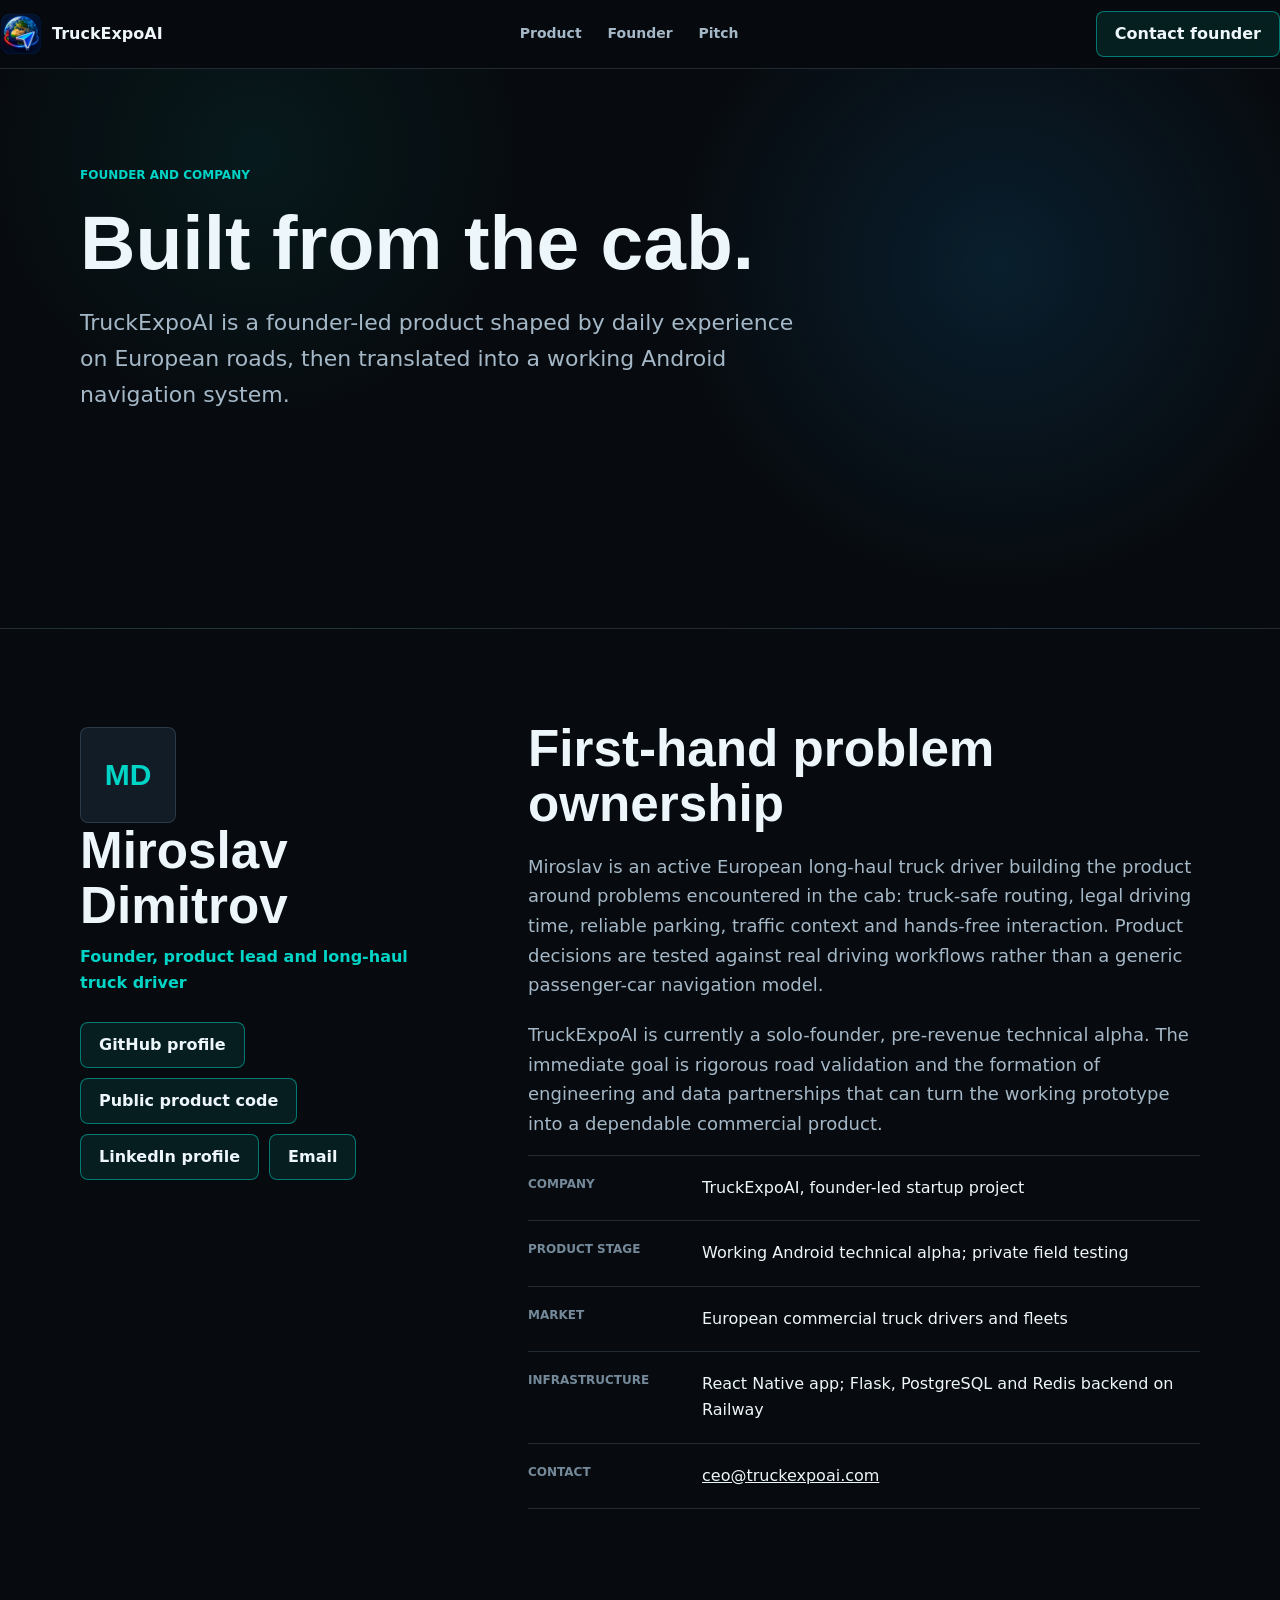
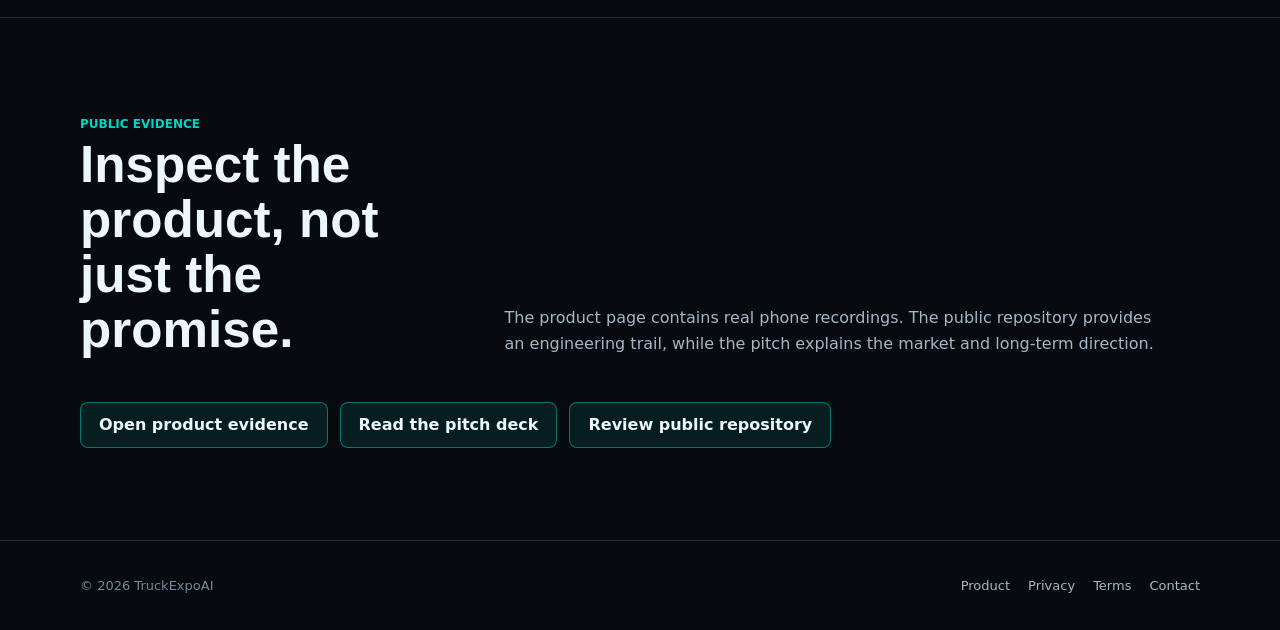
==== about.html @ fc327b6c "fix: resolve Google Cloud compliance rejection points (transparency, layout, translation consistency" ====
<!doctype html>
<html lang="en">
<head>
  <meta charset="utf-8"><meta name="viewport" content="width=device-width, initial-scale=1">
  <title>Founder & Company | TruckExpoAI</title>
  <meta name="description" content="Meet Miroslav Dimitrov, long-haul truck driver and founder of TruckExpoAI, and see the company's public product and engineering links.">
  <link rel="icon" href="assets/favicon-32.png"><link rel="stylesheet" href="site-pages.css">
</head>
<body>
  <header class="page-nav"><div class="page-nav-inner"><a class="page-brand" href="index.html"><img src="assets/favicon-192.png" alt=""><span>TruckExpoAI</span></a><nav class="page-links"><a href="product.html">Product</a><a href="about.html" aria-current="page">Founder</a><a href="deck.html">Pitch</a></nav><a class="page-cta" href="contact.html">Contact founder</a></div></header>
  <main>
    <section class="page-hero"><div class="shell"><span class="eyebrow">Founder and company</span><h1>Built from the cab.</h1><p class="lead">TruckExpoAI is a founder-led product shaped by daily experience on European roads, then translated into a working Android navigation system.</p></div></section>
    <section class="page-section"><div class="shell founder-layout">
      <div class="founder-identity"><div class="founder-mark" aria-hidden="true">MD</div><h2>Miroslav Dimitrov</h2><p class="founder-role">Founder, product lead and long-haul truck driver</p><div class="founder-links"><a class="inline-link" href="https://github.com/breika999-gif" rel="me">GitHub profile</a><a class="inline-link" href="https://github.com/breika999-gif/truck-control">Public product code</a><a class="inline-link" href="https://www.linkedin.com/in/miroslav-dimitrov-truckexpoai" rel="me">LinkedIn profile</a><a class="inline-link" href="mailto:ceo@truckexpoai.com">Email</a></div></div>
      <div><h2>First-hand problem ownership</h2><p class="founder-copy">Miroslav is an active European long-haul truck driver building the product around problems encountered in the cab: truck-safe routing, legal driving time, reliable parking, traffic context and hands-free interaction. Product decisions are tested against real driving workflows rather than a generic passenger-car navigation model.</p><p class="founder-copy">TruckExpoAI is currently a solo-founder, pre-revenue technical alpha. The immediate goal is rigorous road validation and the formation of engineering and data partnerships that can turn the working prototype into a dependable commercial product.</p>
        <dl class="facts"><div class="fact"><dt>Company</dt><dd>TruckExpoAI, founder-led startup project</dd></div><div class="fact"><dt>Product stage</dt><dd>Working Android technical alpha; private field testing</dd></div><div class="fact"><dt>Market</dt><dd>European commercial truck drivers and fleets</dd></div><div class="fact"><dt>Infrastructure</dt><dd>React Native app; Flask, PostgreSQL and Redis backend on Railway</dd></div><div class="fact"><dt>Contact</dt><dd><a href="mailto:ceo@truckexpoai.com">ceo@truckexpoai.com</a></dd></div></dl>
      </div>
    </div></section>
    <section class="page-section"><div class="shell"><div class="section-heading"><div><span class="eyebrow">Public evidence</span><h2>Inspect the product, not just the promise.</h2></div><p>The product page contains real phone recordings. The public repository provides an engineering trail, while the pitch explains the market and long-term direction.</p></div><div class="hero-actions"><a class="page-cta" href="product.html">Open product evidence</a><a class="inline-link" href="deck.html">Read the pitch deck</a><a class="inline-link" href="https://github.com/breika999-gif/truck-control">Review public repository</a></div></div></section>
  </main>
  <footer class="page-footer"><div class="shell page-footer-inner"><span>© 2026 TruckExpoAI</span><nav class="page-footer-links"><a href="product.html">Product</a><a href="privacy.html">Privacy</a><a href="terms.html">Terms</a><a href="contact.html">Contact</a></nav></div></footer>
</body>
</html>
---- site-pages.css ----
:root {
  color-scheme: dark;
  --bg: #070a0e;
  --surface: #0d141c;
  --surface-2: #111c27;
  --line: rgba(145, 181, 204, 0.2);
  --text: #edf6fb;
  --muted: #a5b8c7;
  --soft: #74899a;
  --cyan: #00d4c6;
  --blue: #18a8ff;
  --green: #43da86;
  --amber: #f7b84b;
  --red: #ff7070;
  --max: 1120px;
}

* { box-sizing: border-box; }

html { scroll-behavior: smooth; background: var(--bg); }

body {
  margin: 0;
  min-width: 320px;
  overflow-x: hidden;
  background: var(--bg);
  color: var(--text);
  font-family: Inter, system-ui, sans-serif;
  font-size: 16px;
  line-height: 1.65;
}

a { color: inherit; }
img, video { display: block; max-width: 100%; }
button, a { touch-action: manipulation; }

.shell { width: min(var(--max), calc(100% - 40px)); margin: 0 auto; }

.page-nav {
  position: sticky;
  z-index: 100;
  top: 0;
  border-bottom: 1px solid var(--line);
  background: rgba(7, 10, 14, 0.92);
  backdrop-filter: blur(18px);
}

.page-nav-inner {
  min-height: 68px;
  display: flex;
  align-items: center;
  justify-content: space-between;
  gap: 24px;
}

.page-brand {
  display: inline-flex;
  align-items: center;
  gap: 10px;
  color: var(--text);
  font-weight: 800;
  text-decoration: none;
}

.page-brand img { width: 42px; height: 42px; border-radius: 8px; }
.page-links { display: flex; align-items: center; gap: 26px; }
.page-links a { color: var(--muted); font-size: 14px; font-weight: 700; text-decoration: none; }
.page-links a:hover, .page-links a:focus-visible { color: var(--text); }

.page-cta, .inline-link {
  display: inline-flex;
  min-height: 46px;
  align-items: center;
  justify-content: center;
  gap: 9px;
  padding: 0 18px;
  border: 1px solid rgba(0, 212, 198, 0.5);
  border-radius: 8px;
  background: rgba(0, 212, 198, 0.1);
  color: var(--text);
  font-weight: 800;
  text-decoration: none;
}

.page-cta:hover, .inline-link:hover { background: rgba(0, 212, 198, 0.18); }

.page-hero {
  min-height: 560px;
  padding: 92px 0 72px;
  border-bottom: 1px solid var(--line);
  background:
    radial-gradient(circle at 78% 35%, rgba(24, 168, 255, 0.13), transparent 32%),
    radial-gradient(circle at 20% 15%, rgba(0, 212, 198, 0.08), transparent 25%);
}

.page-hero-grid { display: grid; grid-template-columns: 1.05fr 0.95fr; gap: 68px; align-items: center; }
.eyebrow { color: var(--cyan); font-size: 12px; font-weight: 900; letter-spacing: 0; text-transform: uppercase; }
h1, h2, h3 { margin: 0; font-family: "Space Grotesk", Inter, sans-serif; letter-spacing: 0; }
h1 { max-width: 790px; margin-top: 18px; font-size: clamp(46px, 6vw, 78px); line-height: 0.98; }
h2 { max-width: 760px; font-size: clamp(32px, 4vw, 52px); line-height: 1.08; }
h3 { font-size: 22px; line-height: 1.2; }
.lead { max-width: 720px; margin: 24px 0 0; color: var(--muted); font-size: clamp(18px, 2vw, 22px); }
.hero-actions { display: flex; flex-wrap: wrap; gap: 12px; margin-top: 32px; }
.hero-art { position: relative; }
.hero-art img { width: 100%; border: 1px solid var(--line); border-radius: 8px; box-shadow: 0 28px 90px rgba(0,0,0,0.48); }

.status-row {
  display: grid;
  grid-template-columns: repeat(3, minmax(0, 1fr));
  border-bottom: 1px solid var(--line);
}

.status-item { min-height: 112px; padding: 22px; border-right: 1px solid var(--line); }
.status-item:last-child { border-right: 0; }
.status-label { color: var(--soft); font-size: 11px; font-weight: 800; text-transform: uppercase; }
.status-value { display: flex; align-items: center; gap: 8px; margin-top: 9px; font-weight: 800; }
.status-dot { width: 9px; height: 9px; flex: 0 0 auto; border-radius: 50%; background: var(--green); box-shadow: 0 0 14px rgba(67,218,134,0.7); }
.status-dot.amber { background: var(--amber); box-shadow: none; }

.page-section { padding: 92px 0; border-bottom: 1px solid var(--line); }
.section-heading { display: grid; grid-template-columns: 0.7fr 1.3fr; gap: 50px; align-items: end; margin-bottom: 44px; }
.section-heading p { max-width: 650px; margin: 0; color: var(--muted); }

.demo-grid { display: grid; grid-template-columns: repeat(3, minmax(0, 1fr)); gap: 18px; }
.demo-proof { padding: 14px; border: 1px solid var(--line); border-radius: 8px; background: var(--surface); }
.demo-proof video { width: 100%; aspect-ratio: 9 / 16; border-radius: 6px; background: #03070a; object-fit: cover; }
.demo-proof h3 { margin-top: 18px; font-size: 18px; }
.demo-proof p { margin: 8px 0 2px; color: var(--muted); font-size: 14px; }

.capability-grid { display: grid; grid-template-columns: repeat(2, minmax(0, 1fr)); border: 1px solid var(--line); }
.capability { min-height: 220px; padding: 28px; border-right: 1px solid var(--line); border-bottom: 1px solid var(--line); }
.capability:nth-child(2n) { border-right: 0; }
.capability:nth-last-child(-n+2) { border-bottom: 0; }
.capability p { margin: 12px 0 0; color: var(--muted); }
.capability-state { display: inline-flex; align-items: center; gap: 7px; margin-bottom: 18px; color: var(--green); font-size: 11px; font-weight: 900; text-transform: uppercase; }
.capability-state.validation { color: var(--amber); }

.architecture { display: grid; grid-template-columns: repeat(5, minmax(0, 1fr)); gap: 1px; overflow: hidden; border: 1px solid var(--line); background: var(--line); }
.architecture div { min-height: 150px; padding: 24px 18px; background: var(--surface); }
.architecture strong { display: block; font-size: 15px; }
.architecture span { display: block; margin-top: 9px; color: var(--muted); font-size: 13px; }

.founder-layout { display: grid; grid-template-columns: 0.72fr 1.28fr; gap: 70px; align-items: start; }
.founder-identity { padding-top: 6px; }
.founder-mark { width: 96px; height: 96px; display: grid; place-items: center; border: 1px solid var(--line); border-radius: 8px; background: var(--surface-2); font: 800 30px/1 "Space Grotesk", sans-serif; color: var(--cyan); }
.founder-role { margin: 10px 0 0; color: var(--cyan); font-weight: 800; }
.founder-copy { margin: 20px 0 0; color: var(--muted); font-size: 18px; }
.founder-links { display: flex; flex-wrap: wrap; gap: 10px; margin-top: 26px; }
.facts { border-top: 1px solid var(--line); }
.fact { display: grid; grid-template-columns: 150px 1fr; gap: 24px; padding: 19px 0; border-bottom: 1px solid var(--line); }
.fact dt { color: var(--soft); font-size: 12px; font-weight: 900; text-transform: uppercase; }
.fact dd { margin: 0; color: var(--text); }

.legal-copy { max-width: 820px; }
.legal-copy h2 { margin-top: 58px; font-size: 30px; }
.legal-copy h2:first-child { margin-top: 0; }
.legal-copy p, .legal-copy li { color: var(--muted); }
.legal-copy a { color: var(--cyan); }
.legal-note { margin: 24px 0 0; padding: 18px 20px; border-left: 3px solid var(--amber); background: rgba(247,184,75,0.08); color: var(--text); }

.contact-panel { display: grid; grid-template-columns: 1fr 1fr; gap: 1px; margin-top: 40px; border: 1px solid var(--line); background: var(--line); }
.contact-panel > div { padding: 28px; background: var(--surface); }
.contact-panel p { color: var(--muted); }
.contact-panel h2 { overflow-wrap: anywhere; }

.page-footer { padding: 34px 0; }
.page-footer-inner { display: flex; align-items: center; justify-content: space-between; gap: 24px; color: var(--soft); font-size: 13px; }
.page-footer-links { display: flex; flex-wrap: wrap; gap: 18px; }
.page-footer a { color: var(--muted); text-decoration: none; }
.page-footer a:hover { color: var(--text); }

@media (max-width: 880px) {
  .page-links a:not(.page-cta) { display: none; }
  .page-hero { min-height: 0; padding: 64px 0; }
  .page-hero-grid, .section-heading, .founder-layout { grid-template-columns: 1fr; gap: 34px; }
  .status-row { grid-template-columns: repeat(2, minmax(0, 1fr)); }
  .status-item:nth-child(2) { border-right: 0; }
  .status-item:nth-child(-n+2) { border-bottom: 1px solid var(--line); }
  .demo-grid { grid-template-columns: 1fr; }
  .demo-proof { display: grid; grid-template-columns: minmax(160px, 0.55fr) 1fr; gap: 20px; align-items: center; }
  .architecture { grid-template-columns: 1fr 1fr; }
}

@media (max-width: 600px) {
  .shell { width: min(100% - 28px, var(--max)); }
  .page-brand span { display: none; }
  .page-nav-inner { min-height: 62px; }
  .page-cta { min-height: 44px; padding: 0 14px; font-size: 13px; }
  .page-section { padding: 68px 0; }
  h1 { font-size: 46px; }
  .status-row, .capability-grid, .contact-panel { grid-template-columns: 1fr; }
  .status-item, .status-item:nth-child(2) { border-right: 0; border-bottom: 1px solid var(--line); }
  .status-item:last-child { border-bottom: 0; }
  .capability { min-height: 0; border-right: 0; border-bottom: 1px solid var(--line); }
  .capability:nth-last-child(2) { border-bottom: 1px solid var(--line); }
  .demo-proof { display: block; }
  .demo-proof video { max-height: 520px; }
  .architecture { grid-template-columns: 1fr; }
  .fact { grid-template-columns: 1fr; gap: 5px; }
  .page-footer-inner { align-items: flex-start; flex-direction: column; }
}

@media (prefers-reduced-motion: reduce) { html { scroll-behavior: auto; } }
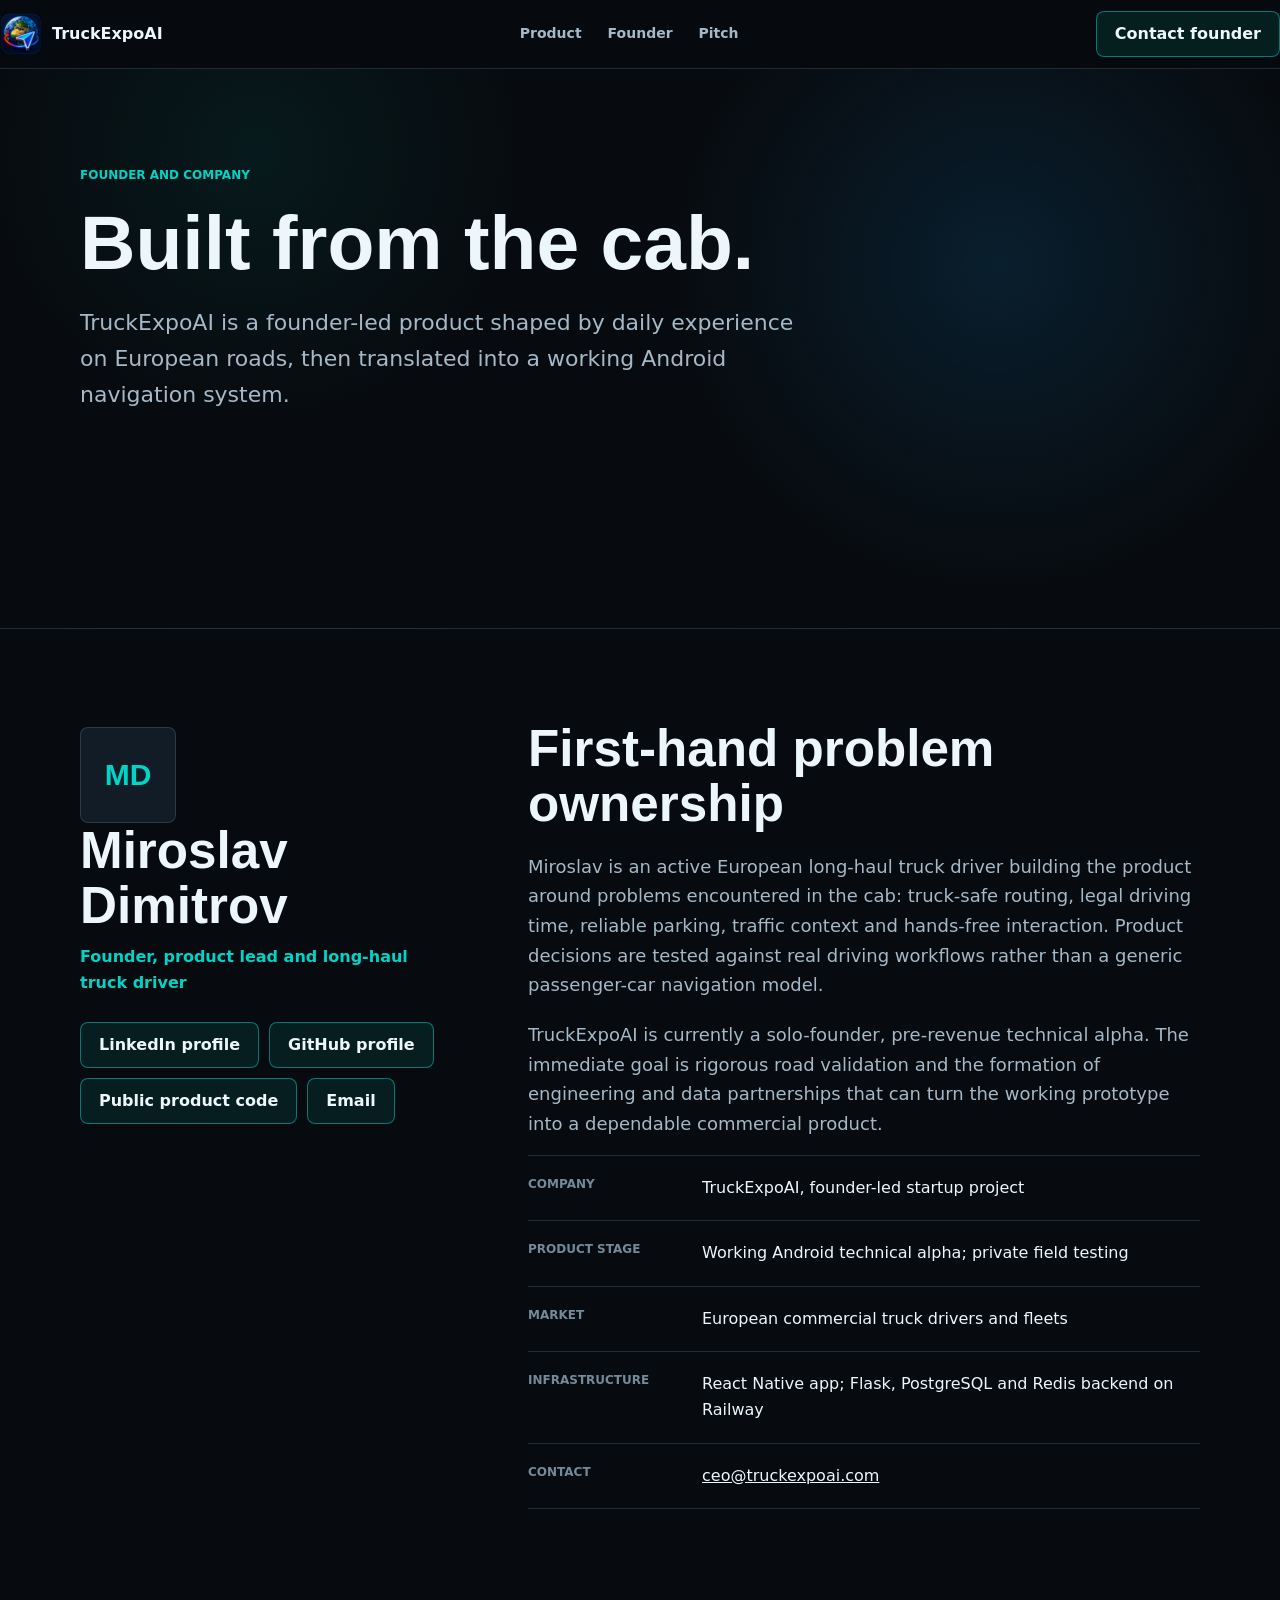
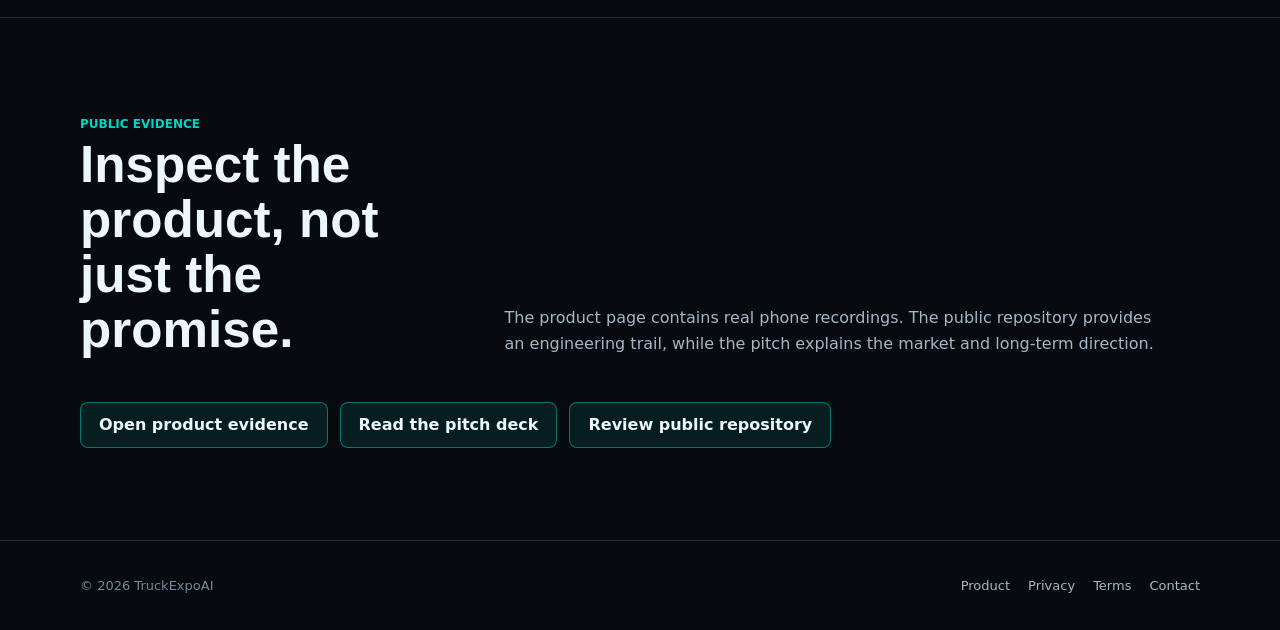
==== commit cf0f741a: "fix: link verified founder LinkedIn profile" ====
--- a/about.html
+++ b/about.html
@@ -11,7 +11,7 @@
   <main>
     <section class="page-hero"><div class="shell"><span class="eyebrow">Founder and company</span><h1>Built from the cab.</h1><p class="lead">TruckExpoAI is a founder-led product shaped by daily experience on European roads, then translated into a working Android navigation system.</p></div></section>
     <section class="page-section"><div class="shell founder-layout">
-      <div class="founder-identity"><div class="founder-mark" aria-hidden="true">MD</div><h2>Miroslav Dimitrov</h2><p class="founder-role">Founder, product lead and long-haul truck driver</p><div class="founder-links"><a class="inline-link" href="https://github.com/breika999-gif" rel="me">GitHub profile</a><a class="inline-link" href="https://github.com/breika999-gif/truck-control">Public product code</a><a class="inline-link" href="https://www.linkedin.com/in/miroslav-dimitrov-truckexpoai" rel="me">LinkedIn profile</a><a class="inline-link" href="mailto:ceo@truckexpoai.com">Email</a></div></div>
+      <div class="founder-identity"><div class="founder-mark" aria-hidden="true">MD</div><h2>Miroslav Dimitrov</h2><p class="founder-role">Founder, product lead and long-haul truck driver</p><div class="founder-links"><a class="inline-link" href="https://www.linkedin.com/in/miroslav-dimitrov-0352a2401" rel="me noopener" target="_blank">LinkedIn profile</a><a class="inline-link" href="https://github.com/breika999-gif" rel="me">GitHub profile</a><a class="inline-link" href="https://github.com/breika999-gif/truck-control">Public product code</a><a class="inline-link" href="mailto:ceo@truckexpoai.com">Email</a></div></div>
       <div><h2>First-hand problem ownership</h2><p class="founder-copy">Miroslav is an active European long-haul truck driver building the product around problems encountered in the cab: truck-safe routing, legal driving time, reliable parking, traffic context and hands-free interaction. Product decisions are tested against real driving workflows rather than a generic passenger-car navigation model.</p><p class="founder-copy">TruckExpoAI is currently a solo-founder, pre-revenue technical alpha. The immediate goal is rigorous road validation and the formation of engineering and data partnerships that can turn the working prototype into a dependable commercial product.</p>
         <dl class="facts"><div class="fact"><dt>Company</dt><dd>TruckExpoAI, founder-led startup project</dd></div><div class="fact"><dt>Product stage</dt><dd>Working Android technical alpha; private field testing</dd></div><div class="fact"><dt>Market</dt><dd>European commercial truck drivers and fleets</dd></div><div class="fact"><dt>Infrastructure</dt><dd>React Native app; Flask, PostgreSQL and Redis backend on Railway</dd></div><div class="fact"><dt>Contact</dt><dd><a href="mailto:ceo@truckexpoai.com">ceo@truckexpoai.com</a></dd></div></dl>
       </div>
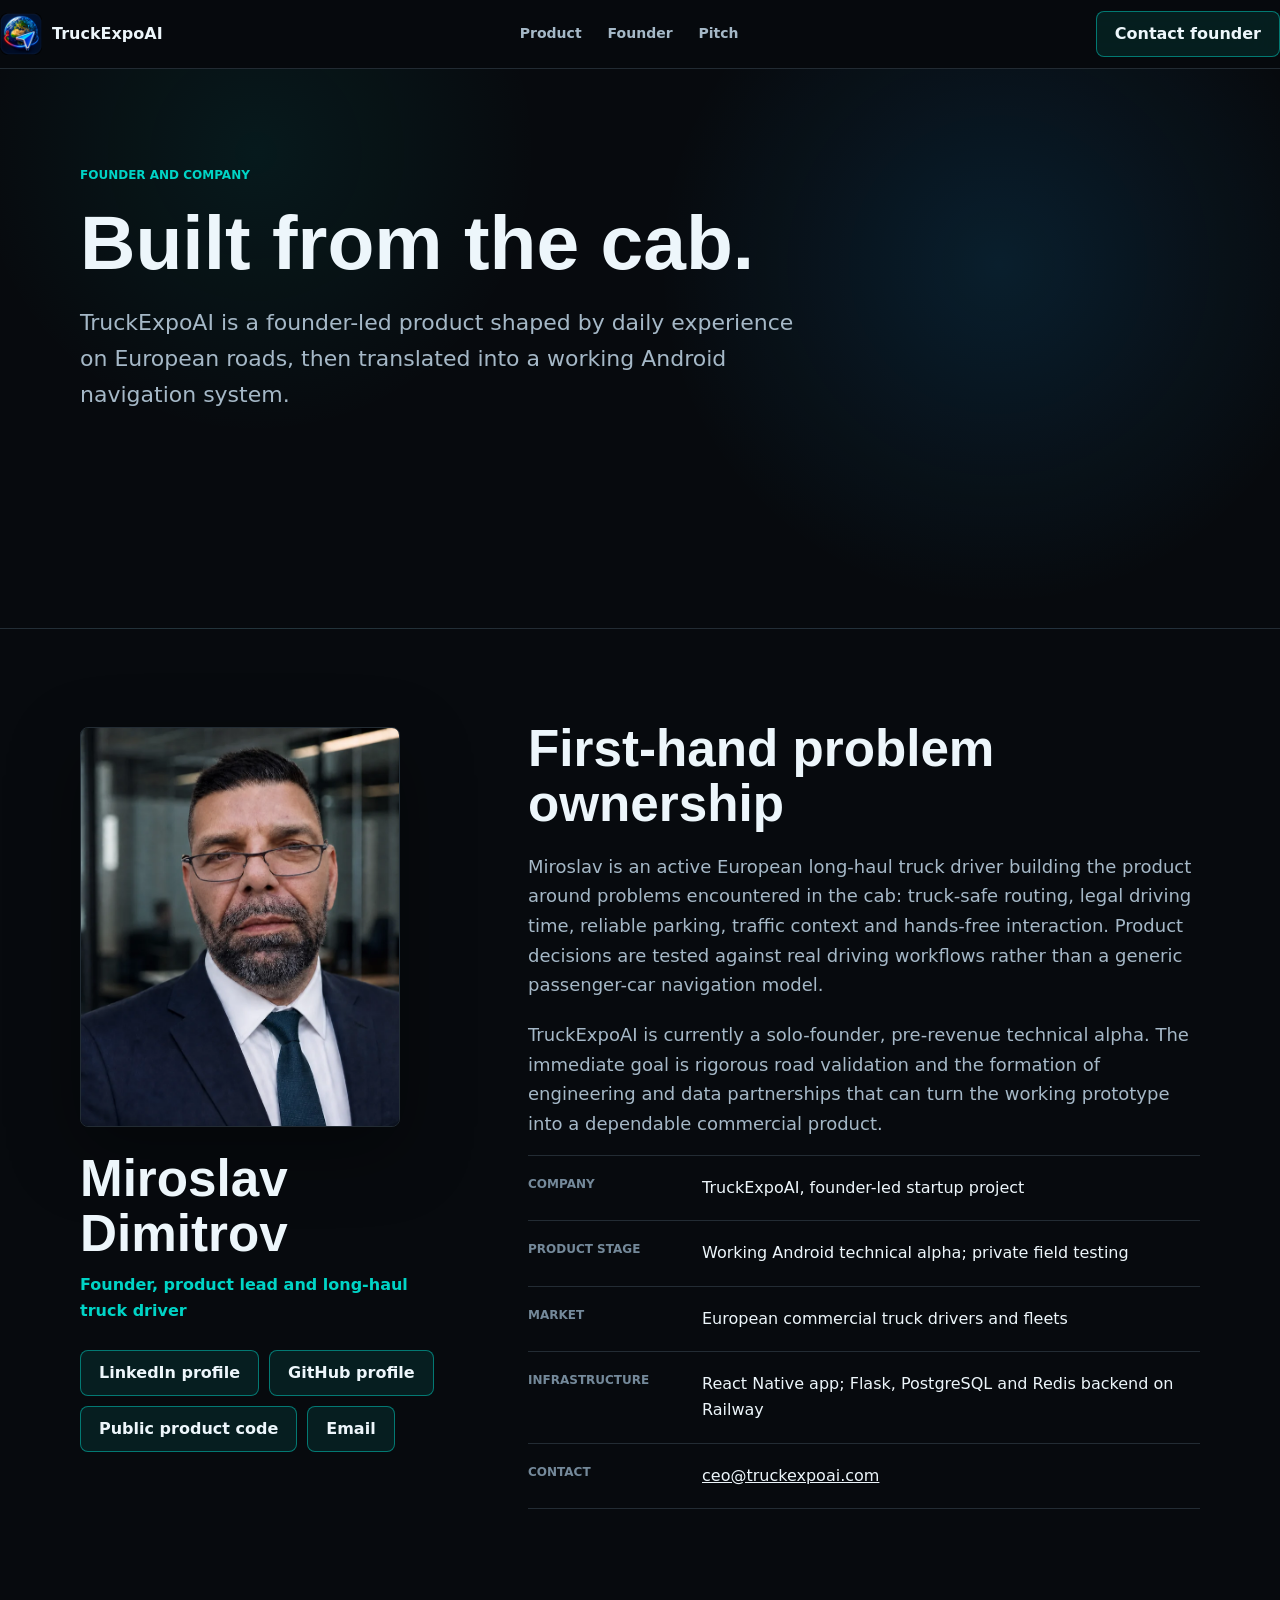
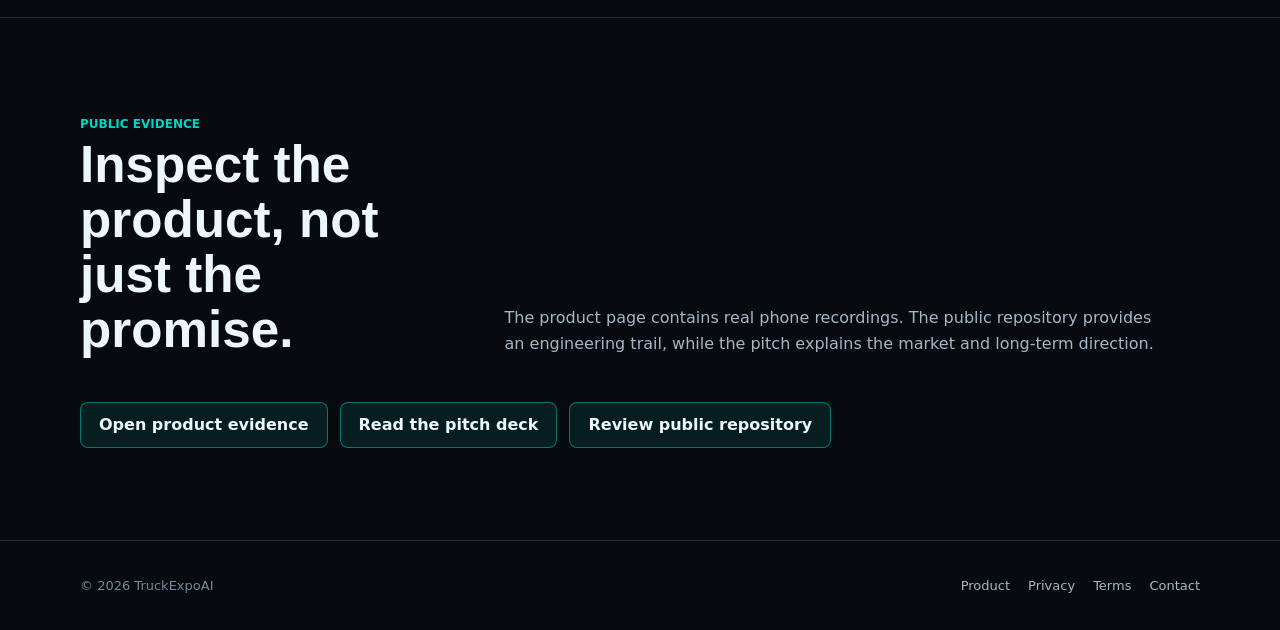
==== commit 35c9f28f: "feat: add founder portrait to public site" ====
--- a/about.html
+++ b/about.html
@@ -11,7 +11,7 @@
   <main>
     <section class="page-hero"><div class="shell"><span class="eyebrow">Founder and company</span><h1>Built from the cab.</h1><p class="lead">TruckExpoAI is a founder-led product shaped by daily experience on European roads, then translated into a working Android navigation system.</p></div></section>
     <section class="page-section"><div class="shell founder-layout">
-      <div class="founder-identity"><div class="founder-mark" aria-hidden="true">MD</div><h2>Miroslav Dimitrov</h2><p class="founder-role">Founder, product lead and long-haul truck driver</p><div class="founder-links"><a class="inline-link" href="https://www.linkedin.com/in/miroslav-dimitrov-0352a2401" rel="me noopener" target="_blank">LinkedIn profile</a><a class="inline-link" href="https://github.com/breika999-gif" rel="me">GitHub profile</a><a class="inline-link" href="https://github.com/breika999-gif/truck-control">Public product code</a><a class="inline-link" href="mailto:ceo@truckexpoai.com">Email</a></div></div>
+      <div class="founder-identity"><img class="founder-photo" src="assets/founder-miroslav.webp" alt="Miroslav Dimitrov, founder of TruckExpoAI" width="320" height="400"><h2>Miroslav Dimitrov</h2><p class="founder-role">Founder, product lead and long-haul truck driver</p><div class="founder-links"><a class="inline-link" href="https://www.linkedin.com/in/miroslav-dimitrov-0352a2401" rel="me noopener" target="_blank">LinkedIn profile</a><a class="inline-link" href="https://github.com/breika999-gif" rel="me">GitHub profile</a><a class="inline-link" href="https://github.com/breika999-gif/truck-control">Public product code</a><a class="inline-link" href="mailto:ceo@truckexpoai.com">Email</a></div></div>
       <div><h2>First-hand problem ownership</h2><p class="founder-copy">Miroslav is an active European long-haul truck driver building the product around problems encountered in the cab: truck-safe routing, legal driving time, reliable parking, traffic context and hands-free interaction. Product decisions are tested against real driving workflows rather than a generic passenger-car navigation model.</p><p class="founder-copy">TruckExpoAI is currently a solo-founder, pre-revenue technical alpha. The immediate goal is rigorous road validation and the formation of engineering and data partnerships that can turn the working prototype into a dependable commercial product.</p>
         <dl class="facts"><div class="fact"><dt>Company</dt><dd>TruckExpoAI, founder-led startup project</dd></div><div class="fact"><dt>Product stage</dt><dd>Working Android technical alpha; private field testing</dd></div><div class="fact"><dt>Market</dt><dd>European commercial truck drivers and fleets</dd></div><div class="fact"><dt>Infrastructure</dt><dd>React Native app; Flask, PostgreSQL and Redis backend on Railway</dd></div><div class="fact"><dt>Contact</dt><dd><a href="mailto:ceo@truckexpoai.com">ceo@truckexpoai.com</a></dd></div></dl>
       </div>
--- a/site-pages.css
+++ b/site-pages.css
@@ -143,6 +143,7 @@
 .founder-layout { display: grid; grid-template-columns: 0.72fr 1.28fr; gap: 70px; align-items: start; }
 .founder-identity { padding-top: 6px; }
 .founder-mark { width: 96px; height: 96px; display: grid; place-items: center; border: 1px solid var(--line); border-radius: 8px; background: var(--surface-2); font: 800 30px/1 "Space Grotesk", sans-serif; color: var(--cyan); }
+.founder-photo { width: min(100%, 320px); aspect-ratio: 4 / 5; display: block; margin-bottom: 24px; border: 1px solid var(--line); border-radius: 8px; object-fit: cover; object-position: center 20%; box-shadow: 0 24px 70px rgba(0,0,0,.36); }
 .founder-role { margin: 10px 0 0; color: var(--cyan); font-weight: 800; }
 .founder-copy { margin: 20px 0 0; color: var(--muted); font-size: 18px; }
 .founder-links { display: flex; flex-wrap: wrap; gap: 10px; margin-top: 26px; }
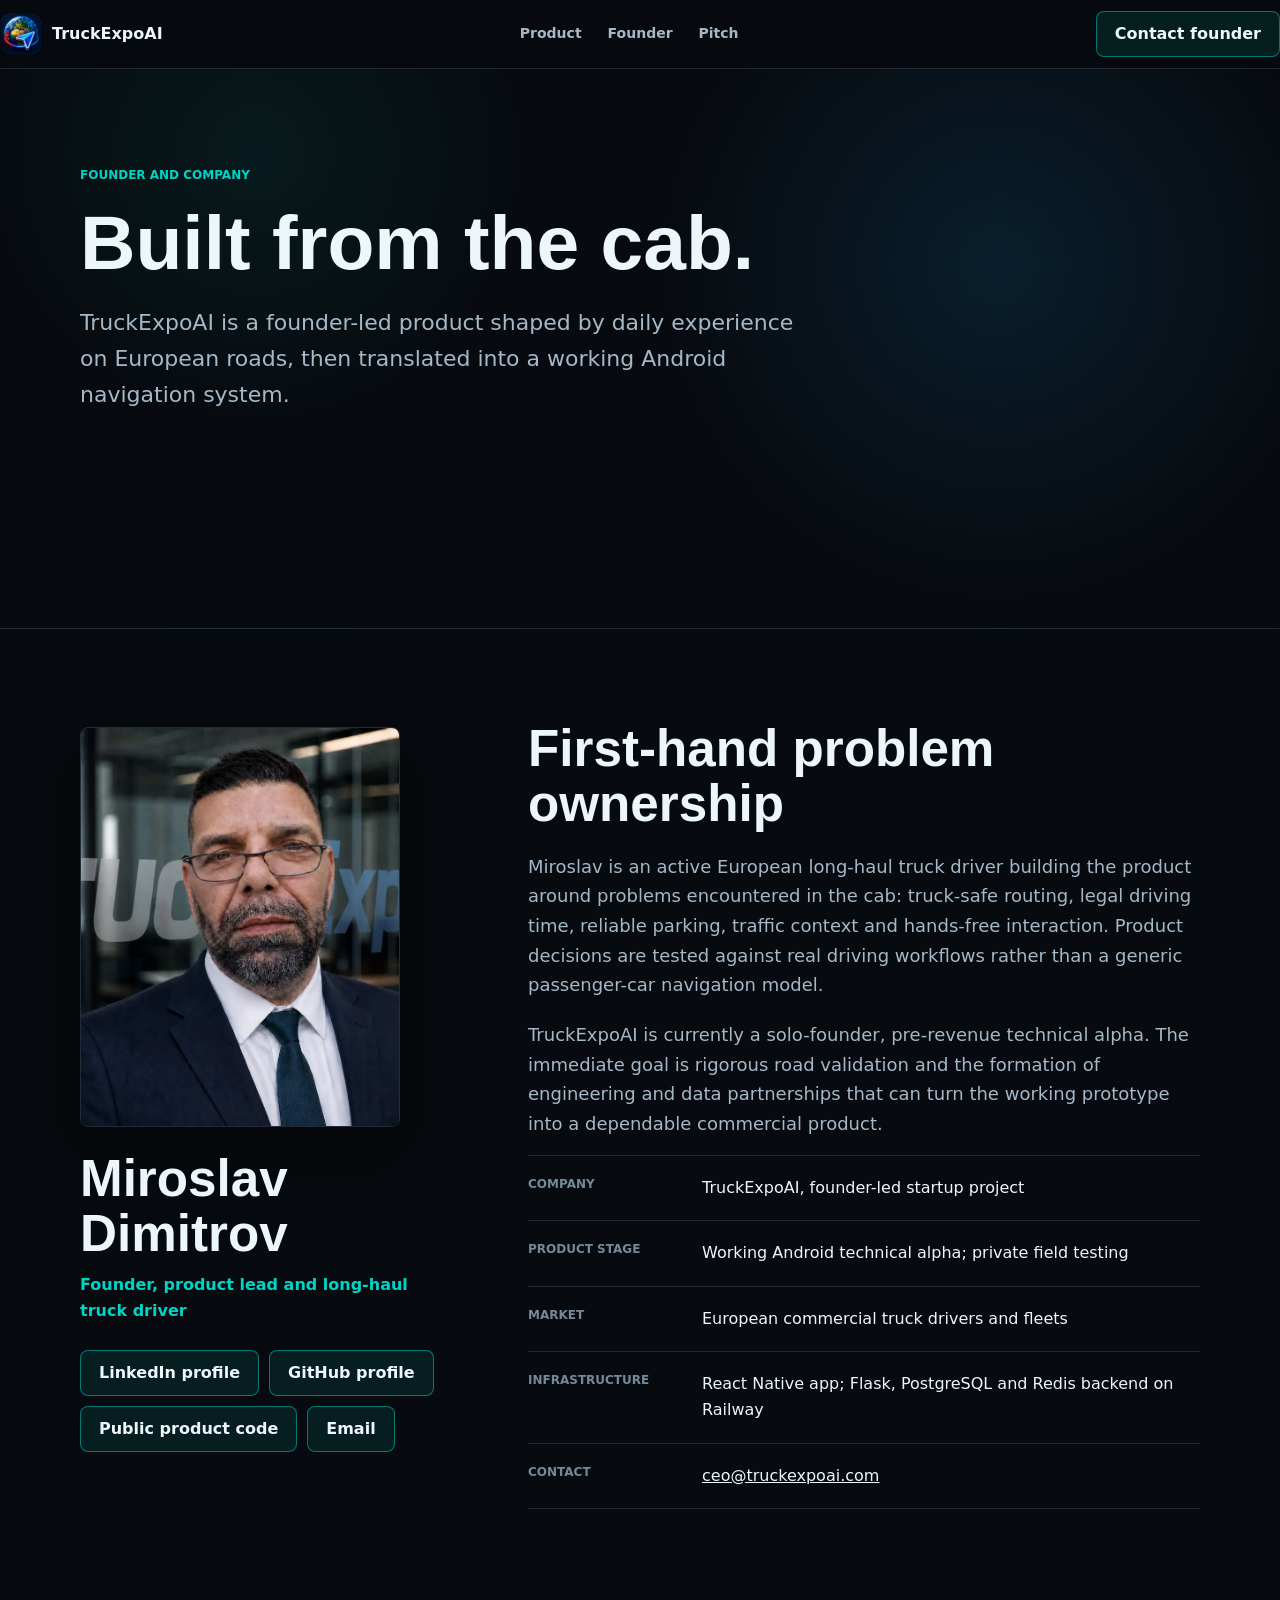
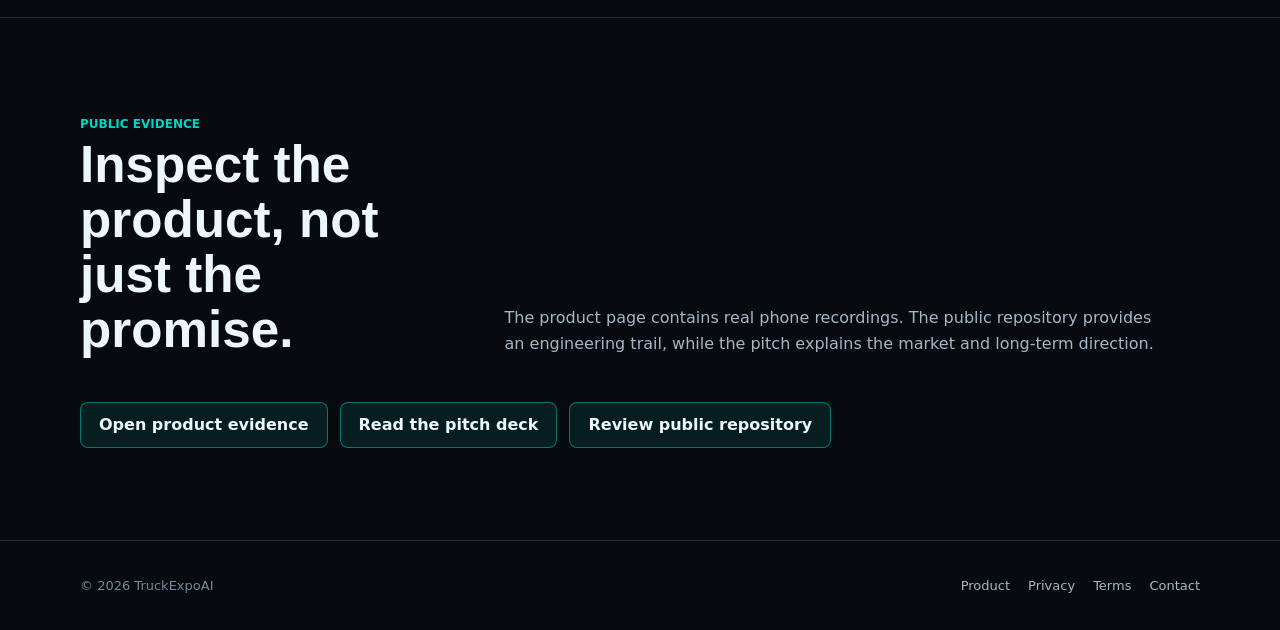
==== commit b9b29d19: "feat: refresh founder portrait branding" ====
--- a/about.html
+++ b/about.html
@@ -11,7 +11,7 @@
   <main>
     <section class="page-hero"><div class="shell"><span class="eyebrow">Founder and company</span><h1>Built from the cab.</h1><p class="lead">TruckExpoAI is a founder-led product shaped by daily experience on European roads, then translated into a working Android navigation system.</p></div></section>
     <section class="page-section"><div class="shell founder-layout">
-      <div class="founder-identity"><img class="founder-photo" src="assets/founder-miroslav.webp" alt="Miroslav Dimitrov, founder of TruckExpoAI" width="320" height="400"><h2>Miroslav Dimitrov</h2><p class="founder-role">Founder, product lead and long-haul truck driver</p><div class="founder-links"><a class="inline-link" href="https://www.linkedin.com/in/miroslav-dimitrov-0352a2401" rel="me noopener" target="_blank">LinkedIn profile</a><a class="inline-link" href="https://github.com/breika999-gif" rel="me">GitHub profile</a><a class="inline-link" href="https://github.com/breika999-gif/truck-control">Public product code</a><a class="inline-link" href="mailto:ceo@truckexpoai.com">Email</a></div></div>
+      <div class="founder-identity"><img class="founder-photo" src="assets/founder-miroslav-glass.webp" alt="Miroslav Dimitrov, founder of TruckExpoAI" width="320" height="400"><h2>Miroslav Dimitrov</h2><p class="founder-role">Founder, product lead and long-haul truck driver</p><div class="founder-links"><a class="inline-link" href="https://www.linkedin.com/in/miroslav-dimitrov-0352a2401" rel="me noopener" target="_blank">LinkedIn profile</a><a class="inline-link" href="https://github.com/breika999-gif" rel="me">GitHub profile</a><a class="inline-link" href="https://github.com/breika999-gif/truck-control">Public product code</a><a class="inline-link" href="mailto:ceo@truckexpoai.com">Email</a></div></div>
       <div><h2>First-hand problem ownership</h2><p class="founder-copy">Miroslav is an active European long-haul truck driver building the product around problems encountered in the cab: truck-safe routing, legal driving time, reliable parking, traffic context and hands-free interaction. Product decisions are tested against real driving workflows rather than a generic passenger-car navigation model.</p><p class="founder-copy">TruckExpoAI is currently a solo-founder, pre-revenue technical alpha. The immediate goal is rigorous road validation and the formation of engineering and data partnerships that can turn the working prototype into a dependable commercial product.</p>
         <dl class="facts"><div class="fact"><dt>Company</dt><dd>TruckExpoAI, founder-led startup project</dd></div><div class="fact"><dt>Product stage</dt><dd>Working Android technical alpha; private field testing</dd></div><div class="fact"><dt>Market</dt><dd>European commercial truck drivers and fleets</dd></div><div class="fact"><dt>Infrastructure</dt><dd>React Native app; Flask, PostgreSQL and Redis backend on Railway</dd></div><div class="fact"><dt>Contact</dt><dd><a href="mailto:ceo@truckexpoai.com">ceo@truckexpoai.com</a></dd></div></dl>
       </div>
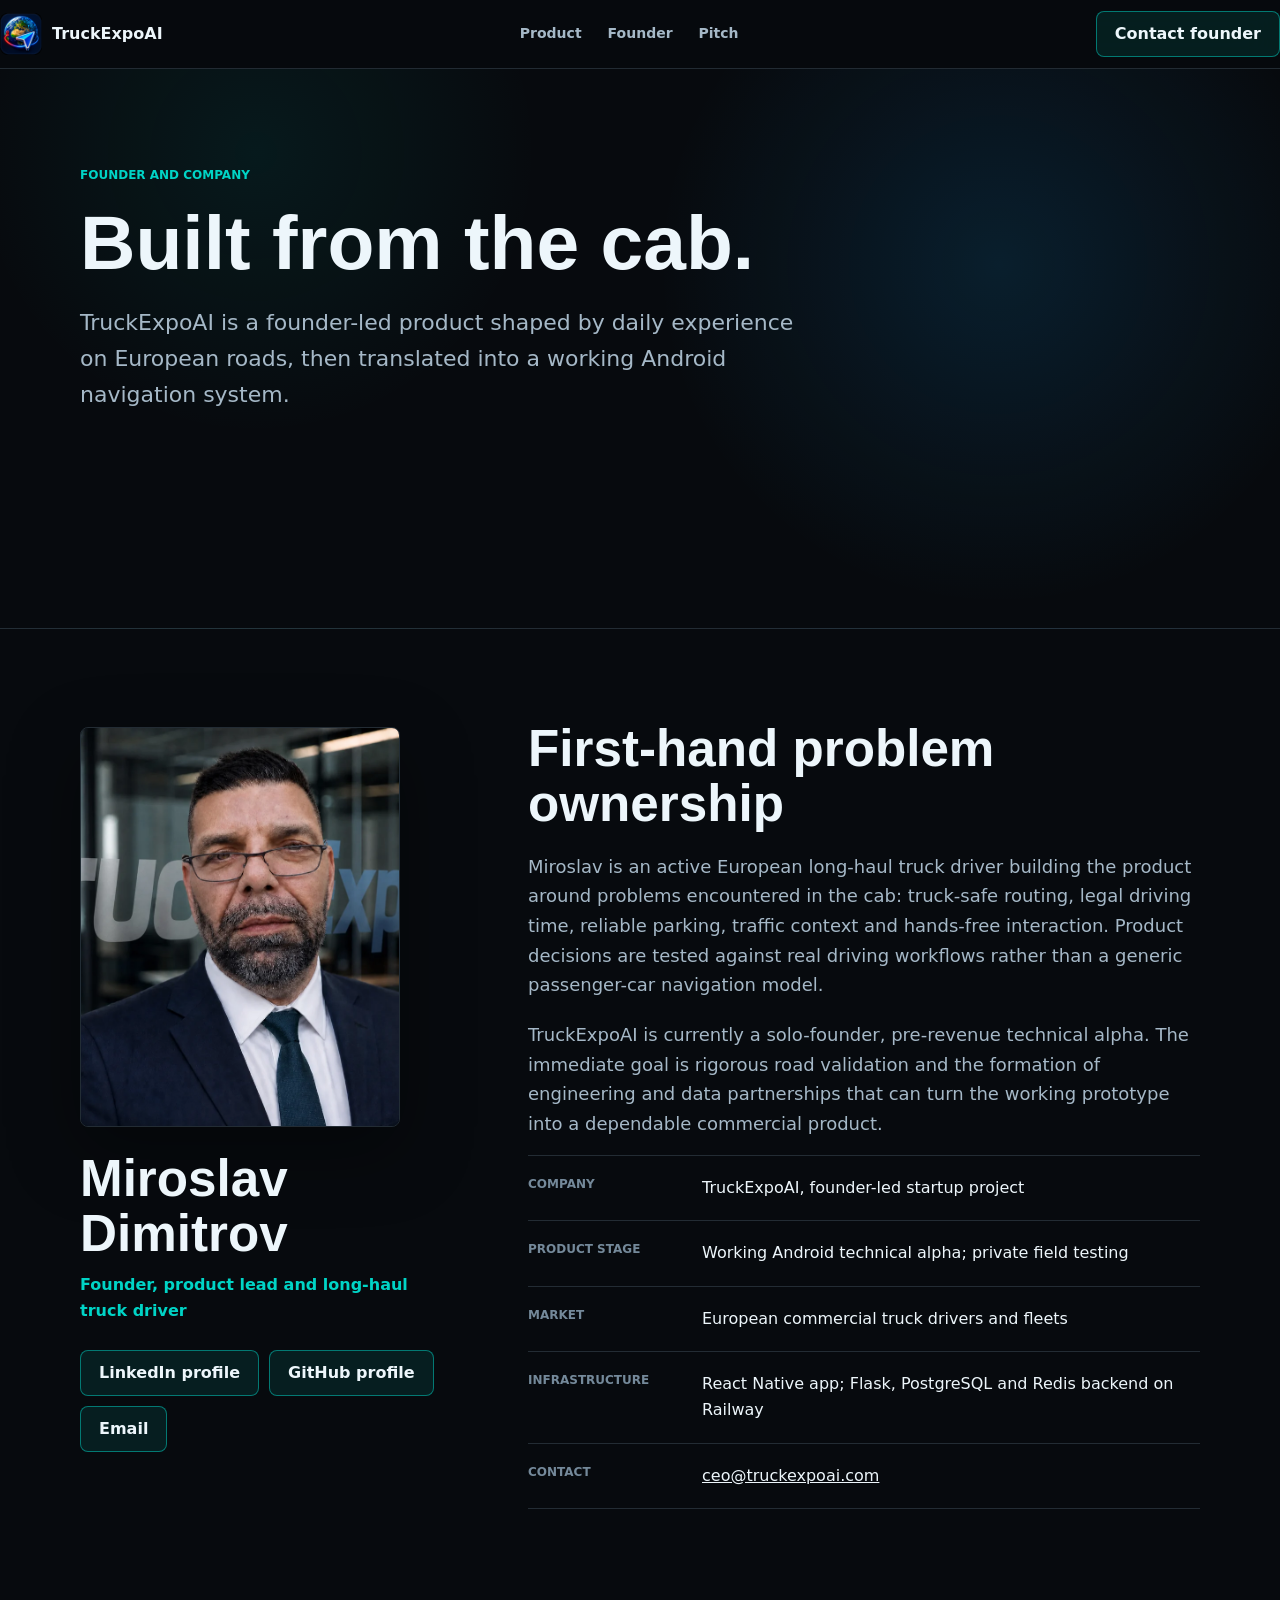
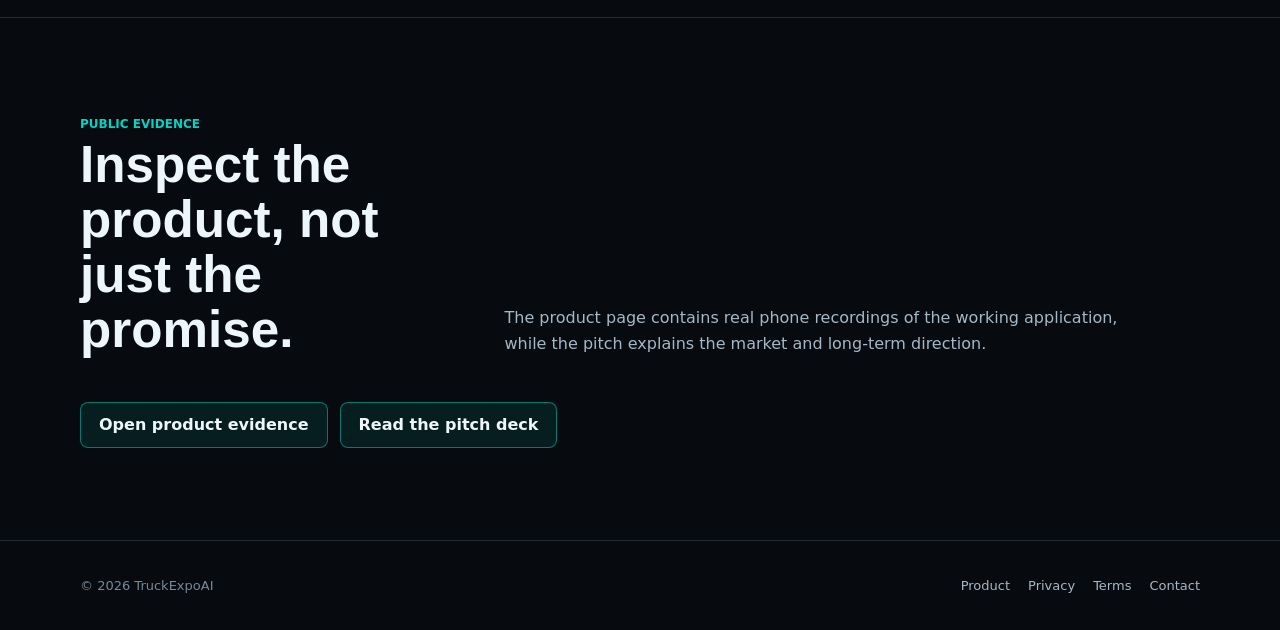
==== commit 2ff64a0b: "chore: keep source repository private" ====
--- a/about.html
+++ b/about.html
@@ -11,12 +11,12 @@
   <main>
     <section class="page-hero"><div class="shell"><span class="eyebrow">Founder and company</span><h1>Built from the cab.</h1><p class="lead">TruckExpoAI is a founder-led product shaped by daily experience on European roads, then translated into a working Android navigation system.</p></div></section>
     <section class="page-section"><div class="shell founder-layout">
-      <div class="founder-identity"><img class="founder-photo" src="assets/founder-miroslav-glass.webp" alt="Miroslav Dimitrov, founder of TruckExpoAI" width="320" height="400"><h2>Miroslav Dimitrov</h2><p class="founder-role">Founder, product lead and long-haul truck driver</p><div class="founder-links"><a class="inline-link" href="https://www.linkedin.com/in/miroslav-dimitrov-0352a2401" rel="me noopener" target="_blank">LinkedIn profile</a><a class="inline-link" href="https://github.com/breika999-gif" rel="me">GitHub profile</a><a class="inline-link" href="https://github.com/breika999-gif/truck-control">Public product code</a><a class="inline-link" href="mailto:ceo@truckexpoai.com">Email</a></div></div>
+      <div class="founder-identity"><img class="founder-photo" src="assets/founder-miroslav-glass.webp" alt="Miroslav Dimitrov, founder of TruckExpoAI" width="320" height="400"><h2>Miroslav Dimitrov</h2><p class="founder-role">Founder, product lead and long-haul truck driver</p><div class="founder-links"><a class="inline-link" href="https://www.linkedin.com/in/miroslav-dimitrov-0352a2401" rel="me noopener" target="_blank">LinkedIn profile</a><a class="inline-link" href="https://github.com/breika999-gif" rel="me">GitHub profile</a><a class="inline-link" href="mailto:ceo@truckexpoai.com">Email</a></div></div>
       <div><h2>First-hand problem ownership</h2><p class="founder-copy">Miroslav is an active European long-haul truck driver building the product around problems encountered in the cab: truck-safe routing, legal driving time, reliable parking, traffic context and hands-free interaction. Product decisions are tested against real driving workflows rather than a generic passenger-car navigation model.</p><p class="founder-copy">TruckExpoAI is currently a solo-founder, pre-revenue technical alpha. The immediate goal is rigorous road validation and the formation of engineering and data partnerships that can turn the working prototype into a dependable commercial product.</p>
         <dl class="facts"><div class="fact"><dt>Company</dt><dd>TruckExpoAI, founder-led startup project</dd></div><div class="fact"><dt>Product stage</dt><dd>Working Android technical alpha; private field testing</dd></div><div class="fact"><dt>Market</dt><dd>European commercial truck drivers and fleets</dd></div><div class="fact"><dt>Infrastructure</dt><dd>React Native app; Flask, PostgreSQL and Redis backend on Railway</dd></div><div class="fact"><dt>Contact</dt><dd><a href="mailto:ceo@truckexpoai.com">ceo@truckexpoai.com</a></dd></div></dl>
       </div>
     </div></section>
-    <section class="page-section"><div class="shell"><div class="section-heading"><div><span class="eyebrow">Public evidence</span><h2>Inspect the product, not just the promise.</h2></div><p>The product page contains real phone recordings. The public repository provides an engineering trail, while the pitch explains the market and long-term direction.</p></div><div class="hero-actions"><a class="page-cta" href="product.html">Open product evidence</a><a class="inline-link" href="deck.html">Read the pitch deck</a><a class="inline-link" href="https://github.com/breika999-gif/truck-control">Review public repository</a></div></div></section>
+    <section class="page-section"><div class="shell"><div class="section-heading"><div><span class="eyebrow">Public evidence</span><h2>Inspect the product, not just the promise.</h2></div><p>The product page contains real phone recordings of the working application, while the pitch explains the market and long-term direction.</p></div><div class="hero-actions"><a class="page-cta" href="product.html">Open product evidence</a><a class="inline-link" href="deck.html">Read the pitch deck</a></div></div></section>
   </main>
   <footer class="page-footer"><div class="shell page-footer-inner"><span>© 2026 TruckExpoAI</span><nav class="page-footer-links"><a href="product.html">Product</a><a href="privacy.html">Privacy</a><a href="terms.html">Terms</a><a href="contact.html">Contact</a></nav></div></footer>
 </body>
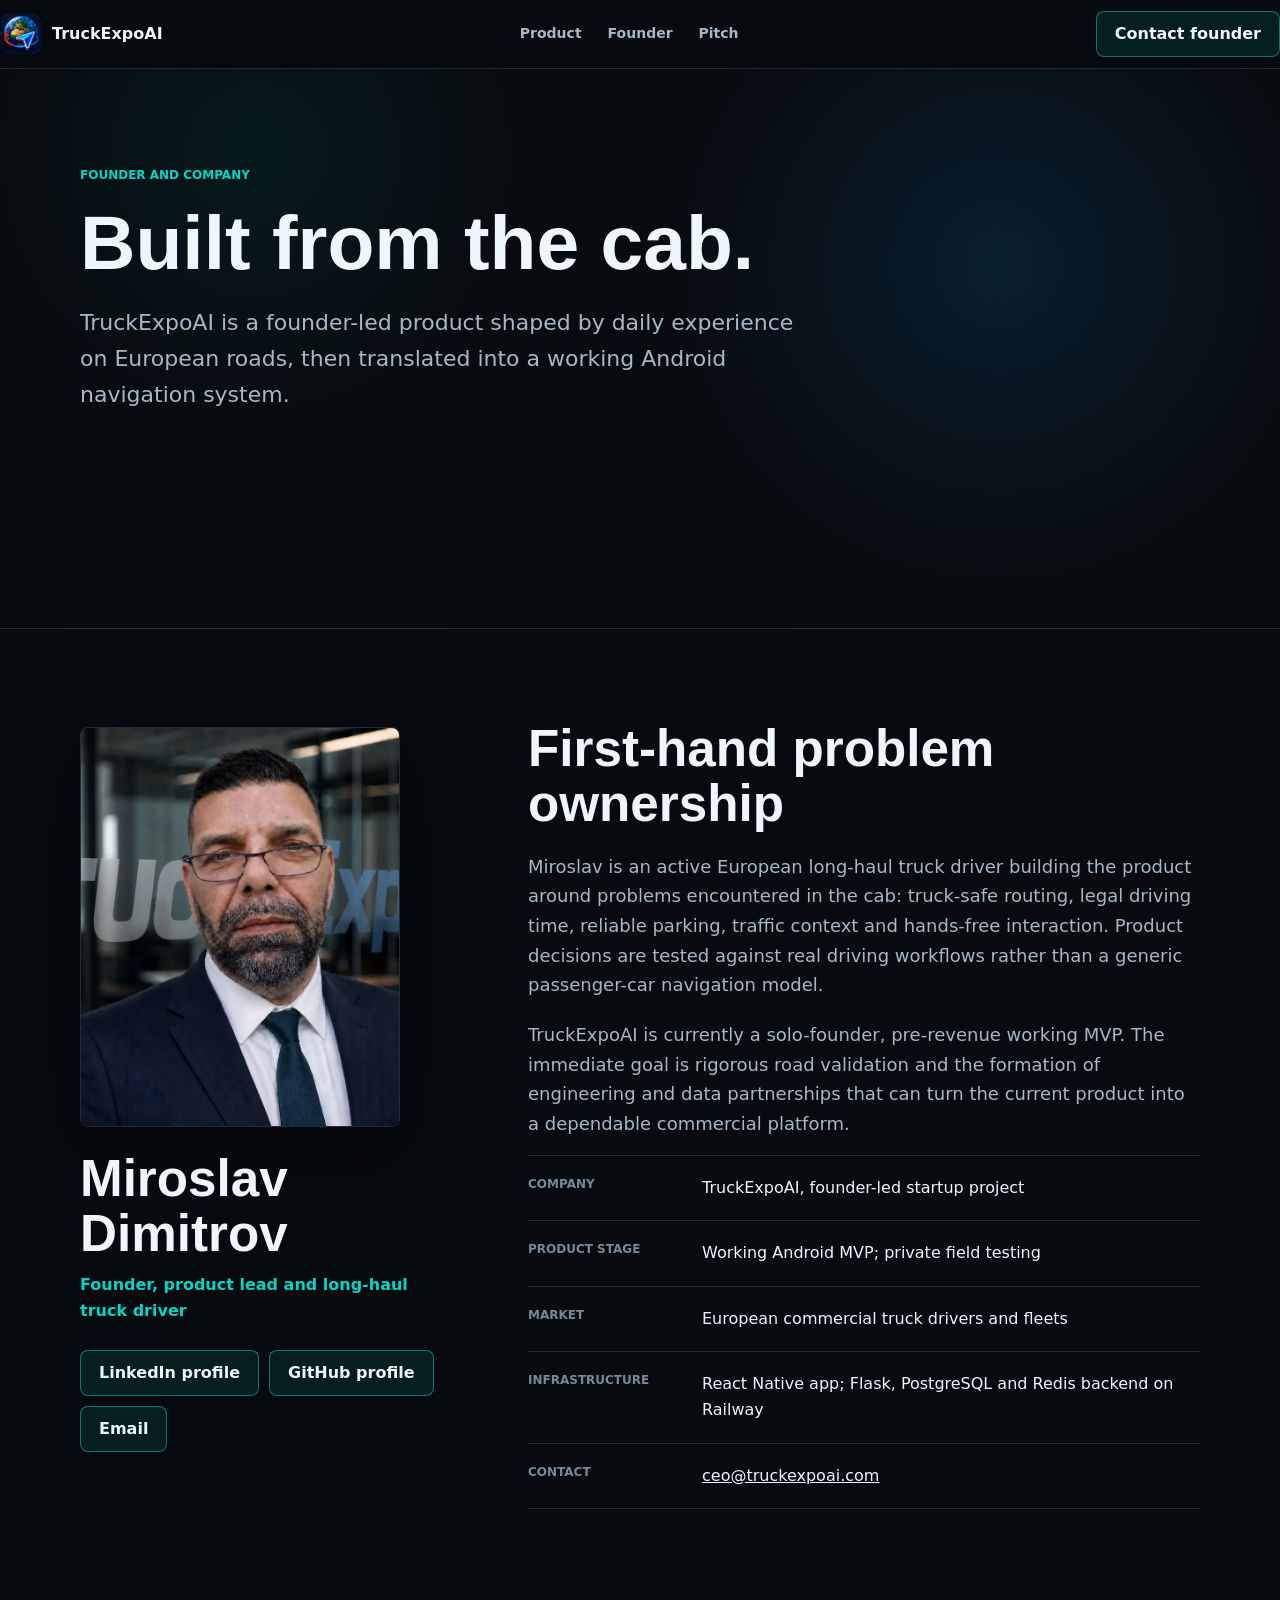
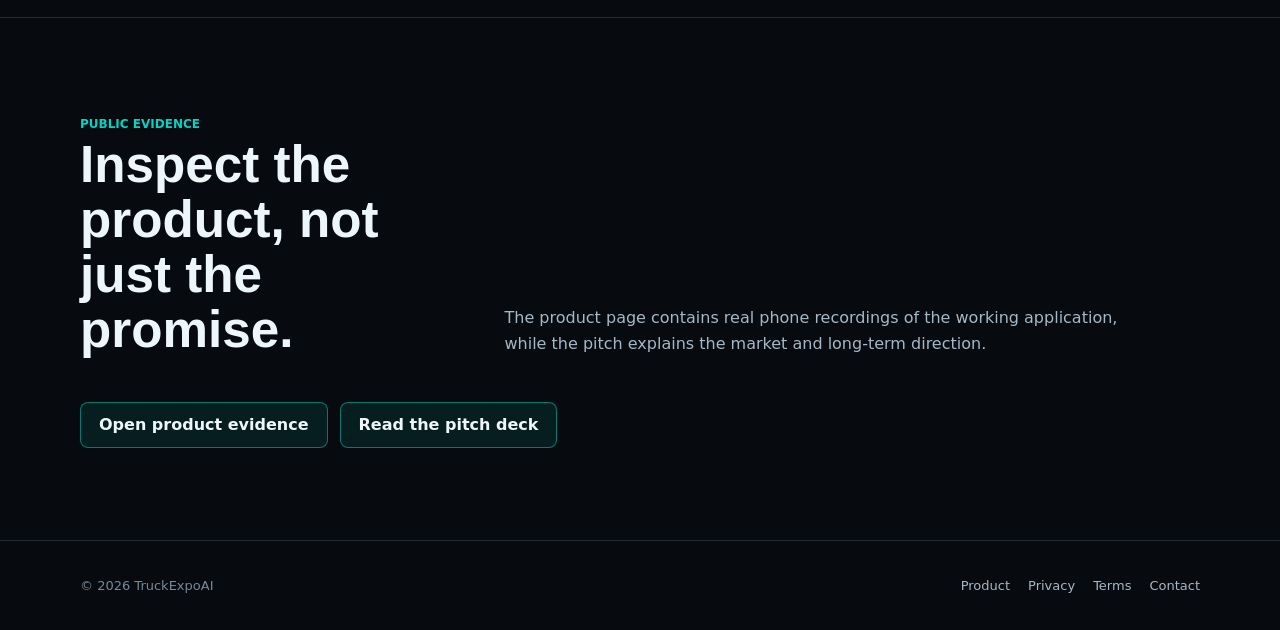
==== commit ffa8fc7c: "fix: present working MVP for startup review" ====
--- a/about.html
+++ b/about.html
@@ -12,8 +12,8 @@
     <section class="page-hero"><div class="shell"><span class="eyebrow">Founder and company</span><h1>Built from the cab.</h1><p class="lead">TruckExpoAI is a founder-led product shaped by daily experience on European roads, then translated into a working Android navigation system.</p></div></section>
     <section class="page-section"><div class="shell founder-layout">
       <div class="founder-identity"><img class="founder-photo" src="assets/founder-miroslav-glass.webp" alt="Miroslav Dimitrov, founder of TruckExpoAI" width="320" height="400"><h2>Miroslav Dimitrov</h2><p class="founder-role">Founder, product lead and long-haul truck driver</p><div class="founder-links"><a class="inline-link" href="https://www.linkedin.com/in/miroslav-dimitrov-0352a2401" rel="me noopener" target="_blank">LinkedIn profile</a><a class="inline-link" href="https://github.com/breika999-gif" rel="me">GitHub profile</a><a class="inline-link" href="mailto:ceo@truckexpoai.com">Email</a></div></div>
-      <div><h2>First-hand problem ownership</h2><p class="founder-copy">Miroslav is an active European long-haul truck driver building the product around problems encountered in the cab: truck-safe routing, legal driving time, reliable parking, traffic context and hands-free interaction. Product decisions are tested against real driving workflows rather than a generic passenger-car navigation model.</p><p class="founder-copy">TruckExpoAI is currently a solo-founder, pre-revenue technical alpha. The immediate goal is rigorous road validation and the formation of engineering and data partnerships that can turn the working prototype into a dependable commercial product.</p>
-        <dl class="facts"><div class="fact"><dt>Company</dt><dd>TruckExpoAI, founder-led startup project</dd></div><div class="fact"><dt>Product stage</dt><dd>Working Android technical alpha; private field testing</dd></div><div class="fact"><dt>Market</dt><dd>European commercial truck drivers and fleets</dd></div><div class="fact"><dt>Infrastructure</dt><dd>React Native app; Flask, PostgreSQL and Redis backend on Railway</dd></div><div class="fact"><dt>Contact</dt><dd><a href="mailto:ceo@truckexpoai.com">ceo@truckexpoai.com</a></dd></div></dl>
+      <div><h2>First-hand problem ownership</h2><p class="founder-copy">Miroslav is an active European long-haul truck driver building the product around problems encountered in the cab: truck-safe routing, legal driving time, reliable parking, traffic context and hands-free interaction. Product decisions are tested against real driving workflows rather than a generic passenger-car navigation model.</p><p class="founder-copy">TruckExpoAI is currently a solo-founder, pre-revenue working MVP. The immediate goal is rigorous road validation and the formation of engineering and data partnerships that can turn the current product into a dependable commercial platform.</p>
+        <dl class="facts"><div class="fact"><dt>Company</dt><dd>TruckExpoAI, founder-led startup project</dd></div><div class="fact"><dt>Product stage</dt><dd>Working Android MVP; private field testing</dd></div><div class="fact"><dt>Market</dt><dd>European commercial truck drivers and fleets</dd></div><div class="fact"><dt>Infrastructure</dt><dd>React Native app; Flask, PostgreSQL and Redis backend on Railway</dd></div><div class="fact"><dt>Contact</dt><dd><a href="mailto:ceo@truckexpoai.com">ceo@truckexpoai.com</a></dd></div></dl>
       </div>
     </div></section>
     <section class="page-section"><div class="shell"><div class="section-heading"><div><span class="eyebrow">Public evidence</span><h2>Inspect the product, not just the promise.</h2></div><p>The product page contains real phone recordings of the working application, while the pitch explains the market and long-term direction.</p></div><div class="hero-actions"><a class="page-cta" href="product.html">Open product evidence</a><a class="inline-link" href="deck.html">Read the pitch deck</a></div></div></section>
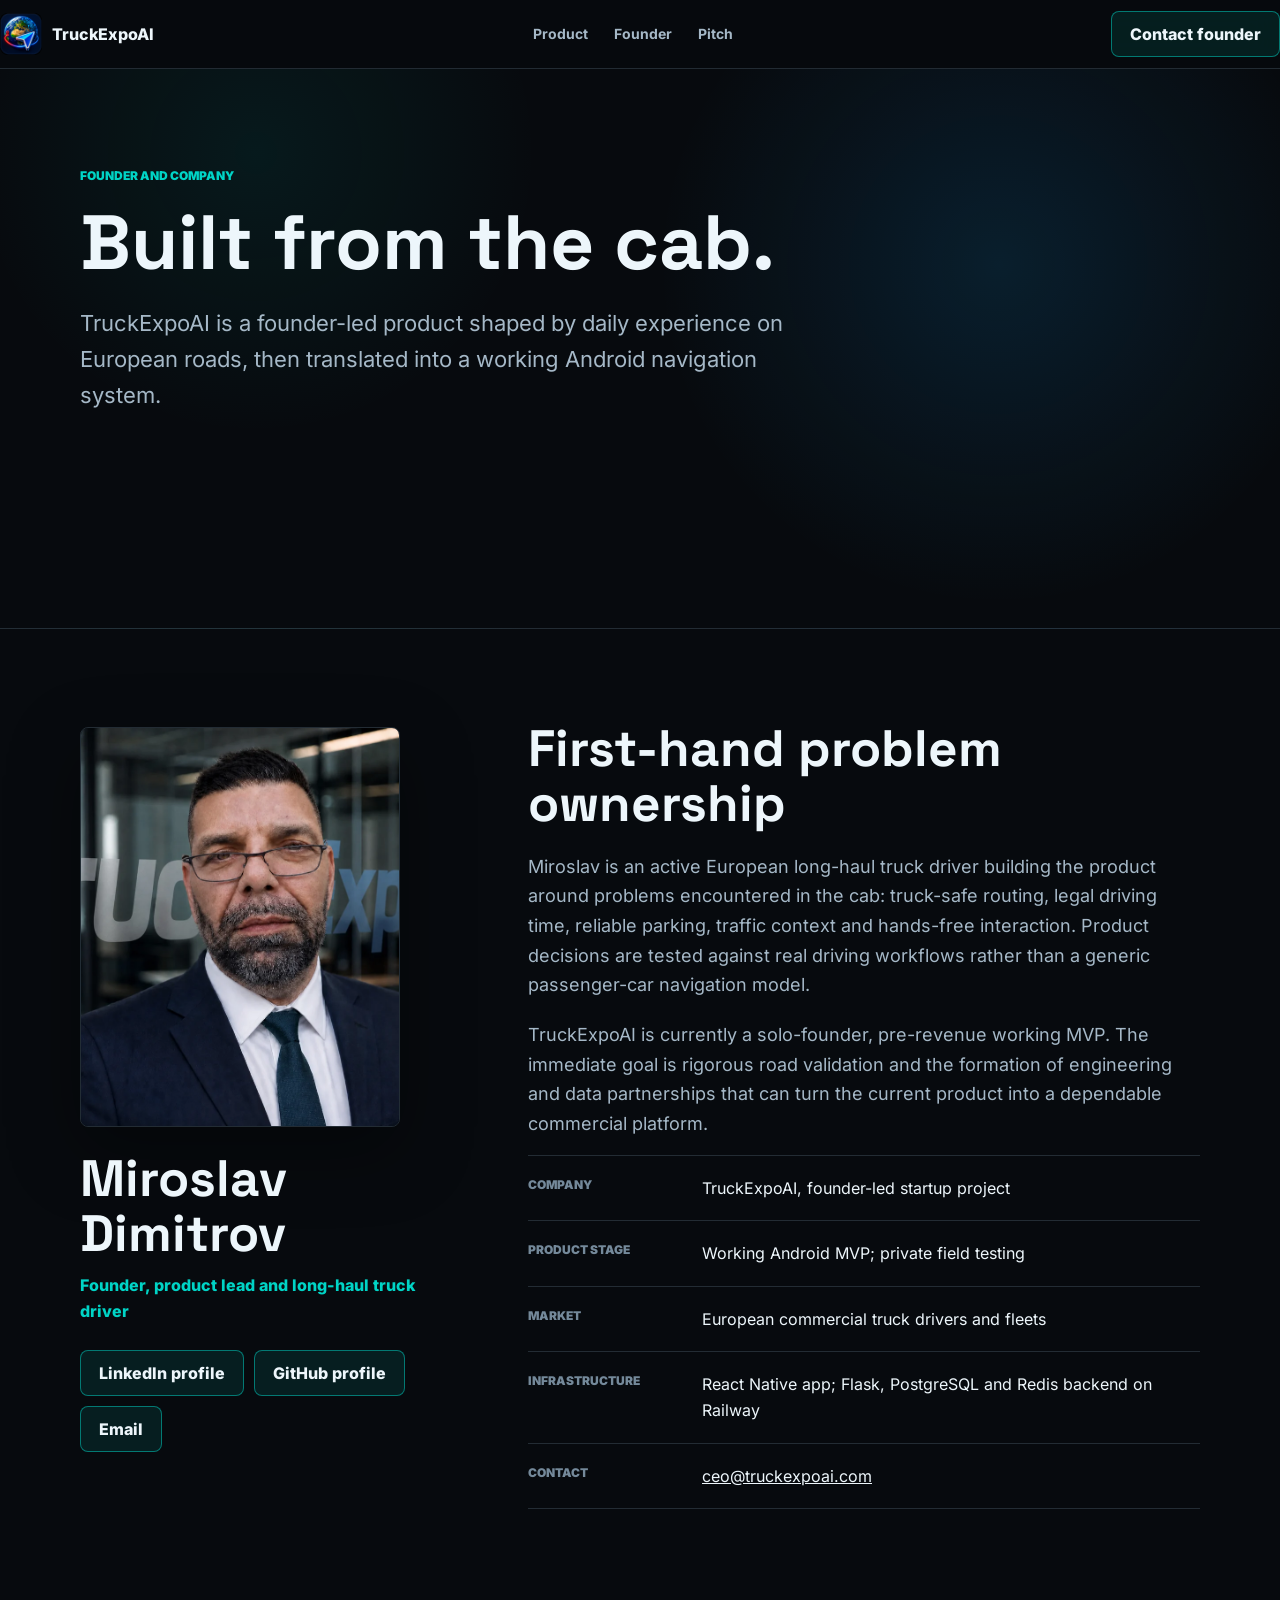
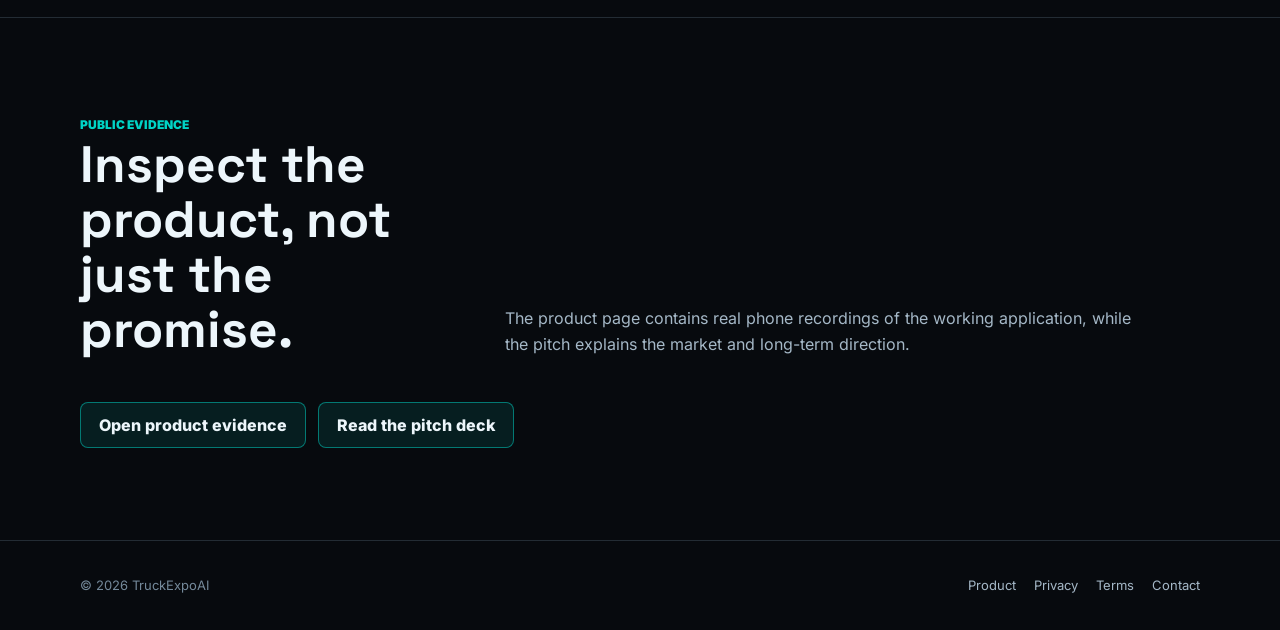
==== commit 7488b822: "Improve landing performance and add localized pages" ====
--- a/about.html
+++ b/about.html
@@ -4,7 +4,34 @@
   <meta charset="utf-8"><meta name="viewport" content="width=device-width, initial-scale=1">
   <title>Founder & Company | TruckExpoAI</title>
   <meta name="description" content="Meet Miroslav Dimitrov, long-haul truck driver and founder of TruckExpoAI, and see the company's public product and engineering links.">
-  <link rel="icon" href="assets/favicon-32.png"><link rel="stylesheet" href="site-pages.css">
+  <link rel="canonical" href="https://truckexpoai.com/about.html">
+  <link rel="alternate" hreflang="en" href="https://truckexpoai.com/about.html">
+  <link rel="alternate" hreflang="bg" href="https://truckexpoai.com/bg/about.html">
+  <link rel="alternate" hreflang="es" href="https://truckexpoai.com/es/about.html">
+  <link rel="alternate" hreflang="x-default" href="https://truckexpoai.com/about.html">
+  <meta property="og:type" content="profile">
+  <meta property="og:title" content="Miroslav Dimitrov | Founder of TruckExpoAI">
+  <meta property="og:description" content="Meet the long-haul truck driver building TruckExpoAI from first-hand experience on European roads.">
+  <meta property="og:url" content="https://truckexpoai.com/about.html">
+  <meta property="og:image" content="https://truckexpoai.com/assets/founder-miroslav-glass.webp">
+  <script type="application/ld+json">
+  {
+    "@context": "https://schema.org",
+    "@type": "Person",
+    "name": "Miroslav Dimitrov",
+    "jobTitle": "Founder and Product Lead",
+    "url": "https://truckexpoai.com/about.html",
+    "image": "https://truckexpoai.com/assets/founder-miroslav-glass.webp",
+    "email": "mailto:ceo@truckexpoai.com",
+    "sameAs": [
+      "https://www.linkedin.com/in/miroslav-dimitrov-0352a2401",
+      "https://github.com/breika999-gif"
+    ],
+    "knowsAbout": ["European road freight", "truck navigation", "driver hours", "truck parking"]
+  }
+  </script>
+  <link rel="icon" href="assets/favicon-32.png"><link rel="stylesheet" href="assets/fonts/fonts.css"><link rel="stylesheet" href="site-pages.css">
+  <!-- Cookie-free analytics goes here after account setup (Plausible, Umami, or Cloudflare Web Analytics). Do not add Google Analytics. -->
 </head>
 <body>
   <header class="page-nav"><div class="page-nav-inner"><a class="page-brand" href="index.html"><img src="assets/favicon-192.png" alt=""><span>TruckExpoAI</span></a><nav class="page-links"><a href="product.html">Product</a><a href="about.html" aria-current="page">Founder</a><a href="deck.html">Pitch</a></nav><a class="page-cta" href="contact.html">Contact founder</a></div></header>
--- a/assets/fonts/fonts.css
+++ b/assets/fonts/fonts.css
@@ -0,0 +1,43 @@
+@font-face {
+  font-family: "Inter";
+  font-style: normal;
+  font-weight: 400 900;
+  font-display: swap;
+  src: url("./inter-cyrillic.woff2") format("woff2");
+  unicode-range: U+0301, U+0400-045F, U+0490-0491, U+04B0-04B1, U+2116;
+}
+@font-face {
+  font-family: "Inter";
+  font-style: normal;
+  font-weight: 400 900;
+  font-display: swap;
+  src: url("./inter-latin-ext.woff2") format("woff2");
+  unicode-range: U+0100-02BA, U+02BD-02C5, U+02C7-02CC, U+02CE-02D7, U+02DD-02FF, U+0304, U+0308, U+0329, U+1D00-1DBF, U+1E00-1E9F, U+1EF2-1EFF, U+2020, U+20A0-20AB, U+20AD-20C0, U+2113, U+2C60-2C7F, U+A720-A7FF;
+}
+
+@font-face {
+  font-family: "Inter";
+  font-style: normal;
+  font-weight: 400 900;
+  font-display: swap;
+  src: url("./inter-latin.woff2") format("woff2");
+  unicode-range: U+0000-00FF, U+0131, U+0152-0153, U+02BB-02BC, U+02C6, U+02DA, U+02DC, U+0304, U+0308, U+0329, U+2000-206F, U+20AC, U+2122, U+2191, U+2193, U+2212, U+2215, U+FEFF, U+FFFD;
+}
+
+@font-face {
+  font-family: "Space Grotesk";
+  font-style: normal;
+  font-weight: 600 700;
+  font-display: swap;
+  src: url("./space-grotesk-latin-ext.woff2") format("woff2");
+  unicode-range: U+0100-02BA, U+02BD-02C5, U+02C7-02CC, U+02CE-02D7, U+02DD-02FF, U+0304, U+0308, U+0329, U+1D00-1DBF, U+1E00-1E9F, U+1EF2-1EFF, U+2020, U+20A0-20AB, U+20AD-20C0, U+2113, U+2C60-2C7F, U+A720-A7FF;
+}
+
+@font-face {
+  font-family: "Space Grotesk";
+  font-style: normal;
+  font-weight: 600 700;
+  font-display: swap;
+  src: url("./space-grotesk-latin.woff2") format("woff2");
+  unicode-range: U+0000-00FF, U+0131, U+0152-0153, U+02BB-02BC, U+02C6, U+02DA, U+02DC, U+0304, U+0308, U+0329, U+2000-206F, U+20AC, U+2122, U+2191, U+2193, U+2212, U+2215, U+FEFF, U+FFFD;
+}
